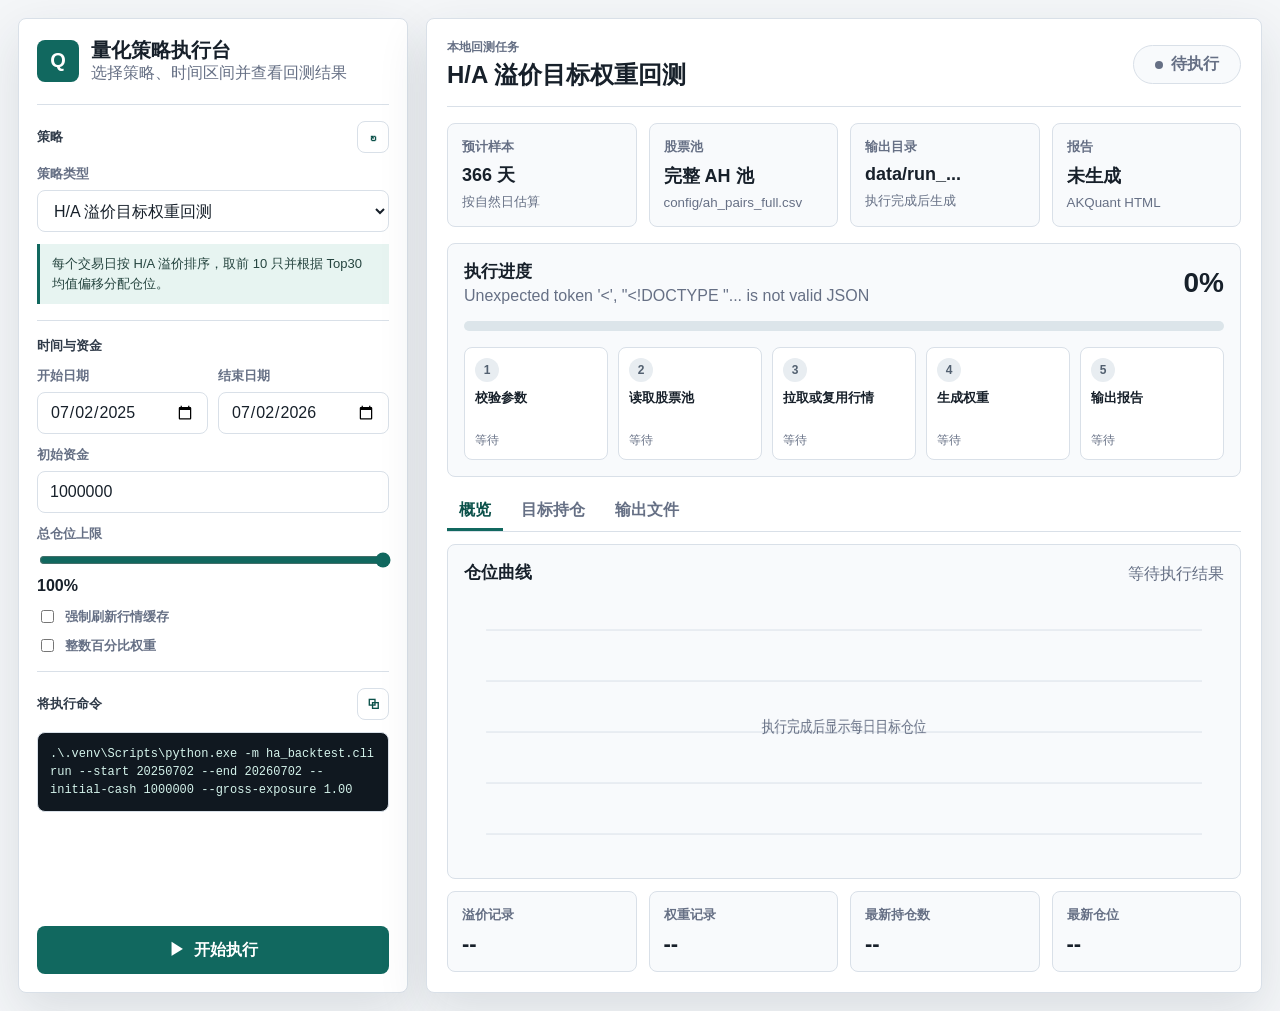
==== ui/index.html @ e072e95b "Initial quant backtest web app" ====
<!doctype html>
<html lang="zh-CN">
  <head>
    <meta charset="utf-8" />
    <meta name="viewport" content="width=device-width, initial-scale=1" />
    <title>量化策略执行台</title>
    <link rel="stylesheet" href="./styles.css" />
  </head>
  <body>
    <main class="app-shell">
      <aside class="workspace-panel" aria-label="策略执行配置">
        <div class="brand-block">
          <div class="brand-mark">Q</div>
          <div>
            <h1>量化策略执行台</h1>
            <p>选择策略、时间区间并查看回测结果</p>
          </div>
        </div>

        <section class="panel-section">
          <div class="section-heading">
            <span>策略</span>
            <button class="icon-button" type="button" aria-label="刷新策略列表" title="刷新策略列表">↻</button>
          </div>
          <label class="field">
            <span>策略类型</span>
            <select id="strategySelect">
              <option value="ha-premium">H/A 溢价目标权重回测</option>
            </select>
          </label>
          <div class="strategy-meta" id="strategyMeta">
            每个交易日按 H/A 溢价排序，取前 10 只并根据 Top30 均值偏移分配仓位。
          </div>
        </section>

        <section class="panel-section">
          <div class="section-heading">
            <span>时间与资金</span>
          </div>
          <div class="date-grid">
            <label class="field">
              <span>开始日期</span>
              <input id="startDate" type="date" value="2025-07-02" />
            </label>
            <label class="field">
              <span>结束日期</span>
              <input id="endDate" type="date" value="2026-07-02" />
            </label>
          </div>
          <label class="field">
            <span>初始资金</span>
            <input id="initialCash" type="number" value="1000000" min="10000" step="10000" />
          </label>
          <label class="field">
            <span>总仓位上限</span>
            <input id="grossExposure" type="range" min="20" max="100" value="100" step="5" />
            <strong id="grossExposureValue">100%</strong>
          </label>
          <div class="switch-row">
            <label>
              <input id="refreshData" type="checkbox" />
              <span>强制刷新行情缓存</span>
            </label>
            <label>
              <input id="integerPercent" type="checkbox" />
              <span>整数百分比权重</span>
            </label>
          </div>
        </section>

        <section class="panel-section command-preview">
          <div class="section-heading">
            <span>将执行命令</span>
            <button class="icon-button" id="copyCommand" type="button" aria-label="复制命令" title="复制命令">⧉</button>
          </div>
          <code id="commandText"></code>
        </section>

        <button class="run-button" id="runButton" type="button">
          <span class="run-icon">▶</span>
          <span>开始执行</span>
        </button>
      </aside>

      <section class="main-panel" aria-label="执行状态与结果">
        <header class="topbar">
          <div>
            <p class="eyebrow">本地回测任务</p>
            <h2 id="pageTitle">H/A 溢价目标权重回测</h2>
          </div>
          <div class="status-pill idle" id="statusPill">
            <span></span>
            <strong>待执行</strong>
          </div>
        </header>

        <section class="summary-grid">
          <div class="metric">
            <span>预计样本</span>
            <strong id="sampleDays">365 天</strong>
            <small>按自然日估算</small>
          </div>
          <div class="metric">
            <span>股票池</span>
            <strong>完整 AH 池</strong>
            <small>config/ah_pairs_full.csv</small>
          </div>
          <div class="metric">
            <span>输出目录</span>
            <strong id="outputDir">data/run_...</strong>
            <small>执行完成后生成</small>
          </div>
          <div class="metric">
            <span>报告</span>
            <strong id="reportState">未生成</strong>
            <small>AKQuant HTML</small>
          </div>
        </section>

        <section class="execution-board">
          <div class="board-header">
            <div>
              <h3>执行进度</h3>
              <p id="progressCaption">选择参数后点击开始执行。</p>
            </div>
            <strong id="progressPercent">0%</strong>
          </div>
          <div class="progress-track" aria-hidden="true">
            <div id="progressBar"></div>
          </div>
          <ol class="steps" id="stepsList">
            <li class="pending"><span>1</span><strong>校验参数</strong><em>等待</em></li>
            <li class="pending"><span>2</span><strong>读取股票池</strong><em>等待</em></li>
            <li class="pending"><span>3</span><strong>拉取或复用行情</strong><em>等待</em></li>
            <li class="pending"><span>4</span><strong>生成权重</strong><em>等待</em></li>
            <li class="pending"><span>5</span><strong>输出报告</strong><em>等待</em></li>
          </ol>
        </section>

        <section class="results-area">
          <div class="tabs" role="tablist" aria-label="结果视图">
            <button class="active" data-tab="overview" type="button">概览</button>
            <button data-tab="weights" type="button">目标持仓</button>
            <button data-tab="files" type="button">输出文件</button>
          </div>

          <div class="tab-panel active" id="overview">
            <div class="chart-panel">
              <div class="panel-title">
                <h3>仓位曲线</h3>
                <span id="chartCaption">等待执行结果</span>
              </div>
              <canvas id="equityChart" width="960" height="260" aria-label="结果曲线"></canvas>
            </div>
            <div class="result-metrics">
              <div><span>溢价记录</span><strong id="premiumRows">--</strong></div>
              <div><span>权重记录</span><strong id="weightRows">--</strong></div>
              <div><span>最新持仓数</span><strong id="positionCount">--</strong></div>
              <div><span>最新仓位</span><strong id="latestExposure">--</strong></div>
            </div>
          </div>

          <div class="tab-panel" id="weights">
            <table>
              <thead>
                <tr>
                  <th>标的</th>
                  <th>名称</th>
                  <th>H/A 溢价</th>
                  <th>目标权重</th>
                  <th>状态</th>
                </tr>
              </thead>
              <tbody id="weightsTable"></tbody>
            </table>
          </div>

          <div class="tab-panel" id="files">
            <div class="file-list" id="fileList">
              <button type="button" disabled>akquant_ha_report.html</button>
              <button type="button" disabled>strategy_description.md</button>
              <button type="button" disabled>ha_premium_history.csv</button>
              <button type="button" disabled>target_weights.csv</button>
              <button type="button" disabled>last_premium_snapshot.csv</button>
            </div>
          </div>
        </section>
      </section>
    </main>

    <script src="./app.js"></script>
  </body>
</html>
---- ui/styles.css ----
:root {
  color-scheme: light;
  --bg: #f4f6f8;
  --panel: #ffffff;
  --panel-soft: #f8fafc;
  --ink: #17202a;
  --muted: #667085;
  --line: #d9e0e8;
  --accent: #11685f;
  --accent-strong: #0b514a;
  --accent-soft: #e7f4f1;
  --warning: #a86600;
  --success: #187348;
  --danger: #b42318;
  --shadow: 0 18px 50px rgba(35, 48, 67, 0.12);
}

* {
  box-sizing: border-box;
}

body {
  margin: 0;
  min-width: 320px;
  min-height: 100vh;
  background: var(--bg);
  color: var(--ink);
  font-family: Inter, "Microsoft YaHei", "PingFang SC", Arial, sans-serif;
}

button,
input,
select {
  font: inherit;
}

.app-shell {
  display: grid;
  grid-template-columns: minmax(320px, 390px) minmax(0, 1fr);
  gap: 18px;
  min-height: 100vh;
  padding: 18px;
}

.workspace-panel,
.main-panel {
  background: var(--panel);
  border: 1px solid var(--line);
  border-radius: 8px;
  box-shadow: var(--shadow);
}

.workspace-panel {
  display: flex;
  flex-direction: column;
  gap: 16px;
  padding: 18px;
}

.brand-block {
  display: flex;
  align-items: center;
  gap: 12px;
  padding-bottom: 4px;
}

.brand-mark {
  display: grid;
  width: 42px;
  height: 42px;
  place-items: center;
  border-radius: 8px;
  background: var(--accent);
  color: white;
  font-size: 20px;
  font-weight: 800;
}

h1,
h2,
h3,
p {
  margin: 0;
}

h1 {
  font-size: 20px;
  line-height: 1.3;
}

.brand-block p,
.topbar p,
.execution-board p,
.panel-title span,
.metric small {
  color: var(--muted);
}

.panel-section {
  border-top: 1px solid var(--line);
  padding-top: 16px;
}

.section-heading,
.board-header,
.panel-title,
.topbar {
  display: flex;
  align-items: center;
  justify-content: space-between;
  gap: 12px;
}

.section-heading {
  margin-bottom: 12px;
  color: #303b49;
  font-size: 13px;
  font-weight: 700;
}

.icon-button {
  display: grid;
  width: 32px;
  height: 32px;
  place-items: center;
  border: 1px solid var(--line);
  border-radius: 8px;
  background: white;
  color: var(--accent-strong);
  cursor: pointer;
}

.field {
  display: grid;
  gap: 7px;
  margin-bottom: 12px;
}

.field span,
.switch-row span {
  color: var(--muted);
  font-size: 13px;
  font-weight: 600;
}

select,
input[type="date"],
input[type="number"] {
  width: 100%;
  height: 42px;
  border: 1px solid var(--line);
  border-radius: 8px;
  background: white;
  color: var(--ink);
  padding: 0 12px;
}

input[type="range"] {
  width: 100%;
  accent-color: var(--accent);
}

.date-grid {
  display: grid;
  grid-template-columns: 1fr 1fr;
  gap: 10px;
}

.strategy-meta {
  border-left: 3px solid var(--accent);
  background: var(--accent-soft);
  color: #25443f;
  line-height: 1.55;
  padding: 10px 12px;
  font-size: 13px;
}

.switch-row {
  display: grid;
  gap: 10px;
}

.switch-row label {
  display: flex;
  align-items: center;
  gap: 8px;
}

.command-preview code {
  display: block;
  min-height: 74px;
  overflow-wrap: anywhere;
  border: 1px solid var(--line);
  border-radius: 8px;
  background: #101820;
  color: #d5f4ec;
  padding: 12px;
  font-family: Consolas, "SFMono-Regular", monospace;
  font-size: 12px;
  line-height: 1.5;
}

.run-button {
  display: flex;
  align-items: center;
  justify-content: center;
  gap: 9px;
  min-height: 48px;
  margin-top: auto;
  border: 0;
  border-radius: 8px;
  background: var(--accent);
  color: white;
  cursor: pointer;
  font-weight: 800;
}

.run-button:disabled {
  cursor: wait;
  opacity: 0.68;
}

.main-panel {
  display: grid;
  grid-template-rows: auto auto auto 1fr;
  gap: 16px;
  min-width: 0;
  padding: 20px;
}

.topbar {
  border-bottom: 1px solid var(--line);
  padding-bottom: 16px;
}

.eyebrow {
  margin-bottom: 4px;
  font-size: 12px;
  font-weight: 800;
  letter-spacing: 0;
  text-transform: uppercase;
}

h2 {
  font-size: 24px;
  line-height: 1.25;
}

.status-pill {
  display: flex;
  align-items: center;
  gap: 8px;
  min-width: 108px;
  justify-content: center;
  border: 1px solid var(--line);
  border-radius: 999px;
  padding: 8px 12px;
  background: var(--panel-soft);
  color: var(--muted);
}

.status-pill span {
  width: 8px;
  height: 8px;
  border-radius: 50%;
  background: currentColor;
}

.status-pill.running {
  color: var(--warning);
}

.status-pill.done {
  color: var(--success);
}

.summary-grid {
  display: grid;
  grid-template-columns: repeat(4, minmax(150px, 1fr));
  gap: 12px;
}

.metric,
.execution-board,
.chart-panel,
.result-metrics div {
  border: 1px solid var(--line);
  border-radius: 8px;
  background: var(--panel-soft);
}

.metric {
  display: grid;
  gap: 6px;
  min-height: 104px;
  padding: 14px;
}

.metric span,
.result-metrics span {
  color: var(--muted);
  font-size: 13px;
  font-weight: 700;
}

.metric strong {
  overflow-wrap: anywhere;
  font-size: 18px;
}

.execution-board {
  padding: 16px;
}

.board-header h3,
.panel-title h3 {
  margin-bottom: 4px;
  font-size: 17px;
}

#progressPercent {
  font-size: 28px;
}

.progress-track {
  height: 10px;
  overflow: hidden;
  border-radius: 999px;
  background: #dce5ea;
  margin: 16px 0;
}

.progress-track div {
  width: 0%;
  height: 100%;
  border-radius: inherit;
  background: var(--accent);
  transition: width 260ms ease;
}

.steps {
  display: grid;
  grid-template-columns: repeat(5, minmax(100px, 1fr));
  gap: 10px;
  margin: 0;
  padding: 0;
  list-style: none;
}

.steps li {
  display: grid;
  gap: 7px;
  border: 1px solid var(--line);
  border-radius: 8px;
  background: white;
  padding: 10px;
}

.steps span {
  display: grid;
  width: 24px;
  height: 24px;
  place-items: center;
  border-radius: 999px;
  background: #e8edf1;
  color: #526070;
  font-size: 12px;
  font-weight: 800;
}

.steps strong {
  min-height: 36px;
  font-size: 13px;
  line-height: 1.35;
}

.steps em {
  color: var(--muted);
  font-size: 12px;
  font-style: normal;
}

.steps li.active {
  border-color: #d59a39;
  background: #fff9ed;
}

.steps li.done {
  border-color: #b5dbc9;
  background: #effaf5;
}

.steps li.active span,
.steps li.done span {
  background: var(--accent);
  color: white;
}

.results-area {
  display: grid;
  gap: 12px;
  min-width: 0;
}

.tabs {
  display: flex;
  gap: 6px;
  border-bottom: 1px solid var(--line);
}

.tabs button {
  min-height: 38px;
  border: 0;
  border-bottom: 3px solid transparent;
  background: transparent;
  color: var(--muted);
  cursor: pointer;
  padding: 0 12px;
  font-weight: 800;
}

.tabs button.active {
  border-color: var(--accent);
  color: var(--accent-strong);
}

.tab-panel {
  display: none;
  min-width: 0;
}

.tab-panel.active {
  display: grid;
  gap: 12px;
}

.chart-panel {
  min-height: 318px;
  padding: 16px;
}

canvas {
  display: block;
  width: 100%;
  height: 260px;
  margin-top: 14px;
}

.result-metrics {
  display: grid;
  grid-template-columns: repeat(4, minmax(120px, 1fr));
  gap: 12px;
}

.result-metrics div {
  display: grid;
  gap: 7px;
  padding: 14px;
}

.result-metrics strong {
  font-size: 22px;
}

table {
  width: 100%;
  border-collapse: collapse;
  overflow: hidden;
  border: 1px solid var(--line);
  border-radius: 8px;
  background: white;
}

th,
td {
  border-bottom: 1px solid var(--line);
  padding: 12px;
  text-align: left;
  white-space: nowrap;
}

th {
  background: var(--panel-soft);
  color: var(--muted);
  font-size: 13px;
}

tbody tr:last-child td {
  border-bottom: 0;
}

.badge {
  display: inline-flex;
  min-height: 24px;
  align-items: center;
  border-radius: 999px;
  background: var(--accent-soft);
  color: var(--accent-strong);
  padding: 2px 9px;
  font-size: 12px;
  font-weight: 800;
}

.file-list {
  display: grid;
  grid-template-columns: repeat(5, minmax(150px, 1fr));
  gap: 10px;
}

.file-list button {
  min-height: 72px;
  border: 1px solid var(--line);
  border-radius: 8px;
  background: white;
  color: var(--muted);
  text-align: left;
  padding: 12px;
}

.file-list button.ready {
  color: var(--accent-strong);
  cursor: pointer;
}

@media (max-width: 1080px) {
  .app-shell {
    grid-template-columns: 1fr;
  }

  .workspace-panel {
    min-height: auto;
  }

  .summary-grid,
  .result-metrics,
  .file-list {
    grid-template-columns: repeat(2, minmax(140px, 1fr));
  }
}

@media (max-width: 760px) {
  .app-shell {
    padding: 10px;
  }

  .topbar,
  .board-header {
    align-items: flex-start;
    flex-direction: column;
  }

  .summary-grid,
  .result-metrics,
  .steps,
  .date-grid,
  .file-list {
    grid-template-columns: 1fr;
  }

  th,
  td {
    padding: 10px;
  }

  table {
    display: block;
    overflow-x: auto;
  }
}
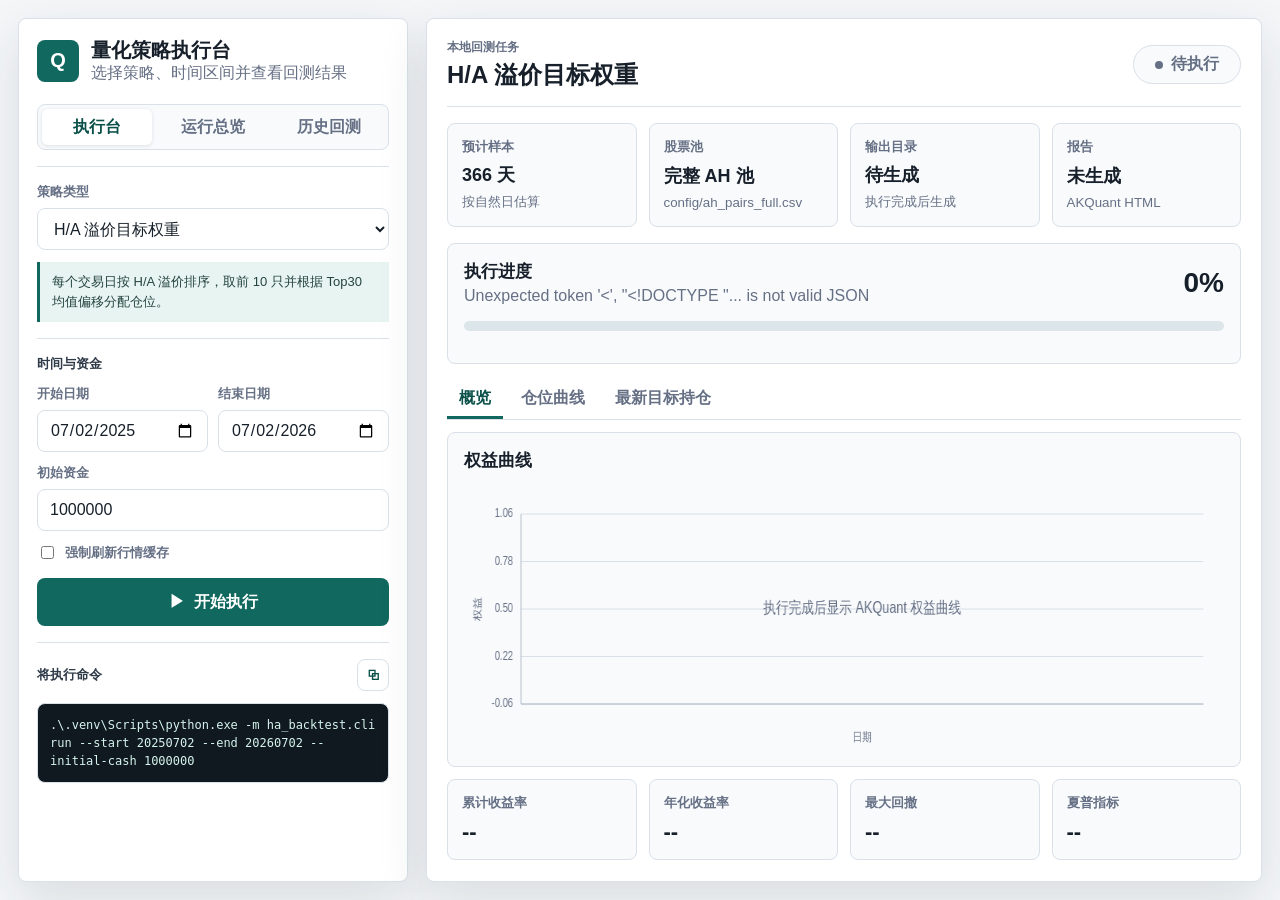
==== commit 78daecfb: "Add run status overview page" ====
--- a/ui/index.html
+++ b/ui/index.html
@@ -17,15 +17,16 @@
           </div>
         </div>
 
+        <nav class="view-switch" aria-label="页面切换">
+          <button class="active" type="button" data-view-target="run">执行台</button>
+          <button type="button" data-view-target="status">运行总览</button>
+          <button type="button" data-view-target="history">历史回测</button>
+        </nav>
         <section class="panel-section">
-          <div class="section-heading">
-            <span>策略</span>
-            <button class="icon-button" type="button" aria-label="刷新策略列表" title="刷新策略列表">↻</button>
-          </div>
           <label class="field">
             <span>策略类型</span>
             <select id="strategySelect">
-              <option value="ha-premium">H/A 溢价目标权重回测</option>
+              <option value="ha-premium">H/A 溢价目标权重</option>
             </select>
           </label>
           <div class="strategy-meta" id="strategyMeta">
@@ -51,22 +52,18 @@
             <span>初始资金</span>
             <input id="initialCash" type="number" value="1000000" min="10000" step="10000" />
           </label>
-          <label class="field">
-            <span>总仓位上限</span>
-            <input id="grossExposure" type="range" min="20" max="100" value="100" step="5" />
-            <strong id="grossExposureValue">100%</strong>
-          </label>
           <div class="switch-row">
             <label>
               <input id="refreshData" type="checkbox" />
               <span>强制刷新行情缓存</span>
             </label>
-            <label>
-              <input id="integerPercent" type="checkbox" />
-              <span>整数百分比权重</span>
-            </label>
-          </div>
-        </section>
+          </div>
+        </section>
+
+        <button class="run-button" id="runButton" type="button">
+          <span class="run-icon">▶</span>
+          <span>开始执行</span>
+        </button>
 
         <section class="panel-section command-preview">
           <div class="section-heading">
@@ -75,18 +72,64 @@
           </div>
           <code id="commandText"></code>
         </section>
-
-        <button class="run-button" id="runButton" type="button">
-          <span class="run-icon">▶</span>
-          <span>开始执行</span>
-        </button>
       </aside>
 
-      <section class="main-panel" aria-label="执行状态与结果">
+      <section class="main-panel status-panel view-panel hidden" data-view="status" aria-label="运行总览">
+        <header class="topbar status-topbar">
+          <div>
+            <p class="eyebrow">状态中心</p>
+            <h2>运行总览</h2>
+          </div>
+          <div class="history-count status-refresh-stamp">
+            <span>刷新时间</span>
+            <strong id="statusGeneratedAt">--</strong>
+          </div>
+        </header>
+
+        <section class="summary-grid status-summary-grid" aria-label="运行汇总">
+          <div class="metric">
+            <span>当前任务</span>
+            <strong id="statusActiveJobs">0</strong>
+            <small>排队或执行中</small>
+          </div>
+          <div class="metric">
+            <span>最近运行</span>
+            <strong id="statusLatestRun">--</strong>
+            <small id="statusLatestRunState">暂无记录</small>
+          </div>
+          <div class="metric">
+            <span>可用报告</span>
+            <strong id="statusReportReady">0</strong>
+            <small>AKQuant HTML</small>
+          </div>
+        </section>
+
+        <section class="status-layout">
+          <div class="status-table-wrap">
+            <div class="panel-title status-section-title">
+              <h3>最近任务</h3>
+              <span>状态、报告、输出目录和日志摘要集中查看</span>
+            </div>
+            <table class="status-table">
+              <thead>
+                <tr>
+                  <th>状态</th>
+                  <th>执行时间</th>
+                  <th>策略</th>
+                  <th>报告与目录</th>
+                  <th>日志摘要</th>
+                </tr>
+              </thead>
+              <tbody id="statusTaskBody"></tbody>
+            </table>
+          </div>
+        </section>
+      </section>
+      <section class="main-panel view-panel" data-view="run" aria-label="执行状态与结果">
         <header class="topbar">
           <div>
             <p class="eyebrow">本地回测任务</p>
-            <h2 id="pageTitle">H/A 溢价目标权重回测</h2>
+            <h2 id="pageTitle">H/A 溢价目标权重</h2>
           </div>
           <div class="status-pill idle" id="statusPill">
             <span></span>
@@ -105,16 +148,16 @@
             <strong>完整 AH 池</strong>
             <small>config/ah_pairs_full.csv</small>
           </div>
-          <div class="metric">
+          <button class="metric output-card" id="outputCard" type="button" disabled aria-label="输出目录未生成">
             <span>输出目录</span>
-            <strong id="outputDir">data/run_...</strong>
-            <small>执行完成后生成</small>
-          </div>
-          <div class="metric">
+            <strong id="outputDir">待生成</strong>
+            <small id="outputHint">执行完成后生成</small>
+          </button>
+          <button class="metric report-card" id="reportCard" type="button" disabled aria-label="AKQuant 报告未生成">
             <span>报告</span>
             <strong id="reportState">未生成</strong>
-            <small>AKQuant HTML</small>
-          </div>
+            <small id="reportHint">AKQuant HTML</small>
+          </button>
         </section>
 
         <section class="execution-board">
@@ -128,35 +171,38 @@
           <div class="progress-track" aria-hidden="true">
             <div id="progressBar"></div>
           </div>
-          <ol class="steps" id="stepsList">
-            <li class="pending"><span>1</span><strong>校验参数</strong><em>等待</em></li>
-            <li class="pending"><span>2</span><strong>读取股票池</strong><em>等待</em></li>
-            <li class="pending"><span>3</span><strong>拉取或复用行情</strong><em>等待</em></li>
-            <li class="pending"><span>4</span><strong>生成权重</strong><em>等待</em></li>
-            <li class="pending"><span>5</span><strong>输出报告</strong><em>等待</em></li>
-          </ol>
         </section>
 
         <section class="results-area">
           <div class="tabs" role="tablist" aria-label="结果视图">
             <button class="active" data-tab="overview" type="button">概览</button>
-            <button data-tab="weights" type="button">目标持仓</button>
-            <button data-tab="files" type="button">输出文件</button>
+            <button data-tab="exposure" type="button">仓位曲线</button>
+            <button data-tab="weights" type="button">最新目标持仓</button>
           </div>
 
           <div class="tab-panel active" id="overview">
             <div class="chart-panel">
               <div class="panel-title">
+                <h3 id="reportChartTitle">权益曲线</h3>
+                <span id="reportChartCaption"></span>
+              </div>
+              <canvas id="reportEquityChart" width="960" height="260" aria-label="AKQuant 权益曲线"></canvas>
+            </div>
+            <div class="result-metrics report-metrics">
+              <div><span>累计收益率</span><strong id="totalReturn">--</strong></div>
+              <div><span>年化收益率</span><strong id="annualizedReturn">--</strong></div>
+              <div><span>最大回撤</span><strong id="maxDrawdown">--</strong></div>
+              <div><span>夏普指标</span><strong id="sharpeRatio">--</strong></div>
+            </div>
+          </div>
+
+          <div class="tab-panel" id="exposure">
+            <div class="chart-panel">
+              <div class="panel-title">
                 <h3>仓位曲线</h3>
-                <span id="chartCaption">等待执行结果</span>
-              </div>
-              <canvas id="equityChart" width="960" height="260" aria-label="结果曲线"></canvas>
-            </div>
-            <div class="result-metrics">
-              <div><span>溢价记录</span><strong id="premiumRows">--</strong></div>
-              <div><span>权重记录</span><strong id="weightRows">--</strong></div>
-              <div><span>最新持仓数</span><strong id="positionCount">--</strong></div>
-              <div><span>最新仓位</span><strong id="latestExposure">--</strong></div>
+                <span id="exposureChartCaption">等待执行结果</span>
+              </div>
+              <canvas id="exposureChart" width="960" height="260" aria-label="每日目标仓位曲线"></canvas>
             </div>
           </div>
 
@@ -174,16 +220,103 @@
               <tbody id="weightsTable"></tbody>
             </table>
           </div>
-
-          <div class="tab-panel" id="files">
-            <div class="file-list" id="fileList">
-              <button type="button" disabled>akquant_ha_report.html</button>
-              <button type="button" disabled>strategy_description.md</button>
-              <button type="button" disabled>ha_premium_history.csv</button>
-              <button type="button" disabled>target_weights.csv</button>
-              <button type="button" disabled>last_premium_snapshot.csv</button>
-            </div>
-          </div>
+        </section>
+      </section>
+
+      <section class="main-panel history-panel view-panel hidden" data-view="history" aria-label="历史回测记录">
+        <header class="topbar history-topbar">
+          <div>
+            <p class="eyebrow">历史回测记录</p>
+            <h2>按参数筛选 AKQuant 策略回测报告</h2>
+          </div>
+          <div class="history-count">
+            <span>匹配结果</span>
+            <strong id="historyCount">0</strong>
+          </div>
+        </header>
+
+        <section class="history-filters" aria-label="历史回测筛选">
+          <label class="field">
+            <span>策略类型</span>
+            <select id="historyStrategyFilter">
+              <option value="all">全部策略</option>
+            </select>
+          </label>
+
+          <label class="field">
+            <span>初始资金</span>
+            <select id="historyCashFilter">
+              <option value="all">全部资金</option>
+              <option value="lt100">100 万以下</option>
+              <option value="100to500">100 万至 500 万</option>
+              <option value="gte500">500 万及以上</option>
+            </select>
+          </label>
+
+          <label class="field">
+            <span>报告状态</span>
+            <select id="historyReportFilter">
+              <option value="all">全部</option>
+              <option value="ready">已有 AKQuant 报告</option>
+              <option value="missing">报告缺失</option>
+            </select>
+          </label>
+
+        </section>
+
+        <section class="history-layout">
+          <div class="history-table-wrap">
+            <table class="history-table">
+              <thead>
+                <tr>
+                  <th>报告</th>
+                  <th>执行时间</th>
+                  <th>策略类型</th>
+                  <th>回测时间段</th>
+                  <th>初始资金</th>
+                </tr>
+              </thead>
+              <tbody id="historyTableBody"></tbody>
+            </table>
+          </div>
+
+          <aside class="history-detail" aria-label="历史回测详情">
+            <div class="detail-heading">
+              <span id="historyDetailStatus" class="badge">示例数据</span>
+              <strong id="historyDetailTitle">选择一条执行记录</strong>
+            </div>
+            <dl class="detail-grid">
+              <div>
+                <dt>执行编号</dt>
+                <dd id="detailRunId">--</dd>
+              </div>
+              <div>
+                <dt>执行时间</dt>
+                <dd id="detailCreatedAt">--</dd>
+              </div>
+              <div>
+                <dt>回测区间</dt>
+                <dd id="detailPeriod">--</dd>
+              </div>
+              <div>
+                <dt>初始资金</dt>
+                <dd id="detailCash">--</dd>
+              </div>
+
+              <div>
+                <dt>参数</dt>
+                <dd id="detailFlags">--</dd>
+              </div>
+            </dl>
+            <div class="detail-output">
+              <span>输出目录</span>
+              <code id="detailOutputDir">--</code>
+            </div>
+            <div class="detail-actions">
+              <button id="openHistoryReport" class="run-button secondary" type="button" disabled>打开 AKQuant 报告</button>
+              <button id="reuseHistoryParams" class="run-button" type="button" disabled>复用这组参数</button>
+            </div>
+          </aside>
         </section>
       </section>
     </main>
--- a/ui/styles.css
+++ b/ui/styles.css
@@ -206,7 +206,6 @@
   justify-content: center;
   gap: 9px;
   min-height: 48px;
-  margin-top: auto;
   border: 0;
   border-radius: 8px;
   background: var(--accent);
@@ -296,6 +295,49 @@
   padding: 14px;
 }
 
+button.metric {
+  width: 100%;
+  color: inherit;
+  text-align: left;
+}
+
+.report-card,
+.output-card {
+  cursor: default;
+  transition: background 180ms ease, border-color 180ms ease, box-shadow 180ms ease, transform 180ms ease;
+}
+
+.report-card.ready,
+.output-card.ready {
+  border-color: #74b89f;
+  background: #eaf8f1;
+  box-shadow: 0 8px 24px rgba(17, 104, 95, 0.16);
+  cursor: pointer;
+}
+
+.report-card.ready span,
+.report-card.ready small,
+.output-card.ready span,
+.output-card.ready small {
+  color: var(--accent-strong);
+}
+
+.report-card.ready strong,
+.output-card.ready strong {
+  color: var(--success);
+}
+
+.report-card.ready:hover,
+.output-card.ready:hover {
+  border-color: var(--accent);
+  transform: translateY(-1px);
+}
+
+.report-card:disabled,
+.output-card:disabled {
+  opacity: 1;
+}
+
 .metric span,
 .result-metrics span {
   color: var(--muted);
@@ -338,68 +380,16 @@
   transition: width 260ms ease;
 }
 
-.steps {
-  display: grid;
-  grid-template-columns: repeat(5, minmax(100px, 1fr));
-  gap: 10px;
-  margin: 0;
-  padding: 0;
-  list-style: none;
-}
-
-.steps li {
-  display: grid;
-  gap: 7px;
-  border: 1px solid var(--line);
-  border-radius: 8px;
-  background: white;
-  padding: 10px;
-}
-
-.steps span {
-  display: grid;
-  width: 24px;
-  height: 24px;
-  place-items: center;
-  border-radius: 999px;
-  background: #e8edf1;
-  color: #526070;
-  font-size: 12px;
-  font-weight: 800;
-}
-
-.steps strong {
-  min-height: 36px;
-  font-size: 13px;
-  line-height: 1.35;
-}
-
-.steps em {
-  color: var(--muted);
-  font-size: 12px;
-  font-style: normal;
-}
-
-.steps li.active {
-  border-color: #d59a39;
-  background: #fff9ed;
-}
-
-.steps li.done {
-  border-color: #b5dbc9;
-  background: #effaf5;
-}
-
-.steps li.active span,
-.steps li.done span {
-  background: var(--accent);
-  color: white;
-}
 
 .results-area {
   display: grid;
   gap: 12px;
   min-width: 0;
+}
+
+.results-area .tab-panel {
+  min-height: 420px;
+  align-content: start;
 }
 
 .tabs {
@@ -501,26 +491,6 @@
   font-weight: 800;
 }
 
-.file-list {
-  display: grid;
-  grid-template-columns: repeat(5, minmax(150px, 1fr));
-  gap: 10px;
-}
-
-.file-list button {
-  min-height: 72px;
-  border: 1px solid var(--line);
-  border-radius: 8px;
-  background: white;
-  color: var(--muted);
-  text-align: left;
-  padding: 12px;
-}
-
-.file-list button.ready {
-  color: var(--accent-strong);
-  cursor: pointer;
-}
 
 @media (max-width: 1080px) {
   .app-shell {
@@ -531,9 +501,12 @@
     min-height: auto;
   }
 
+  .results-area .tab-panel {
+    min-height: 540px;
+  }
+
   .summary-grid,
-  .result-metrics,
-  .file-list {
+  .result-metrics {
     grid-template-columns: repeat(2, minmax(140px, 1fr));
   }
 }
@@ -541,6 +514,10 @@
 @media (max-width: 760px) {
   .app-shell {
     padding: 10px;
+  }
+
+  .results-area .tab-panel {
+    min-height: 711px;
   }
 
   .topbar,
@@ -551,9 +528,7 @@
 
   .summary-grid,
   .result-metrics,
-  .steps,
-  .date-grid,
-  .file-list {
+  .date-grid {
     grid-template-columns: 1fr;
   }
 
@@ -567,3 +542,337 @@
     overflow-x: auto;
   }
 }
+
+.view-switch {
+  display: grid;
+  grid-template-columns: repeat(3, 1fr);
+  gap: 6px;
+  border: 1px solid var(--line);
+  border-radius: 8px;
+  background: var(--panel-soft);
+  padding: 4px;
+}
+
+.view-switch button {
+  min-height: 36px;
+  border: 0;
+  border-radius: 6px;
+  background: transparent;
+  color: var(--muted);
+  cursor: pointer;
+  font-weight: 800;
+}
+
+.view-switch button.active {
+  background: var(--panel);
+  color: var(--accent-strong);
+  box-shadow: 0 1px 4px rgba(35, 48, 67, 0.12);
+}
+
+.view-panel.hidden {
+  display: none;
+}
+
+.history-panel {
+  grid-template-rows: auto auto minmax(0, 1fr);
+}
+
+.history-count {
+  display: grid;
+  min-width: 96px;
+  gap: 2px;
+  border: 1px solid var(--line);
+  border-radius: 8px;
+  background: var(--panel-soft);
+  padding: 10px 12px;
+  text-align: right;
+}
+
+.history-count span {
+  color: var(--muted);
+  font-size: 12px;
+  font-weight: 700;
+}
+
+.history-count strong {
+  color: var(--accent-strong);
+  font-size: 24px;
+}
+
+.history-filters {
+  display: grid;
+  grid-template-columns: repeat(3, minmax(0, 1fr));
+  gap: 10px;
+  align-items: end;
+  border: 1px solid var(--line);
+  border-radius: 8px;
+  background: var(--panel-soft);
+  padding: 12px;
+}
+
+.history-filters .field {
+  margin-bottom: 0;
+}
+
+.history-layout {
+  display: grid;
+  grid-template-columns: 1fr;
+  gap: 12px;
+  min-height: 0;
+}
+
+.history-table-wrap,
+.history-detail {
+  min-width: 0;
+  border: 1px solid var(--line);
+  border-radius: 8px;
+  background: var(--panel-soft);
+}
+
+.history-table-wrap {
+  overflow: auto;
+}
+
+.history-table {
+  min-width: 620px;
+  border: 0;
+  border-radius: 0;
+}
+
+.history-table tbody tr {
+  cursor: pointer;
+}
+
+.history-table tbody tr:hover,
+.history-table tbody tr.selected {
+  background: #eef7f4;
+}
+
+.history-table th:first-child,
+.history-table td:first-child {
+  position: sticky;
+  left: 0;
+  z-index: 1;
+  background: white;
+  box-shadow: 8px 0 12px rgba(35, 48, 67, 0.08);
+}
+
+.history-table th:first-child {
+  background: var(--panel-soft);
+  z-index: 2;
+}
+
+.history-table tr:hover td:first-child,
+.history-table tr.selected td:first-child {
+  background: #eef7f4;
+}
+
+.report-link {
+  display: inline-flex;
+  min-height: 30px;
+  align-items: center;
+  border: 1px solid var(--line);
+  border-radius: 8px;
+  background: white;
+  color: var(--accent-strong);
+  cursor: pointer;
+  padding: 4px 10px;
+  font-weight: 800;
+}
+
+.report-link:disabled {
+  color: var(--muted);
+  cursor: not-allowed;
+  opacity: 0.72;
+}
+
+.history-detail {
+  align-self: start;
+  display: grid;
+  gap: 14px;
+  padding: 14px;
+}
+
+.detail-heading {
+  display: grid;
+  gap: 8px;
+}
+
+.detail-heading strong {
+  font-size: 18px;
+  line-height: 1.35;
+}
+
+.detail-grid {
+  display: grid;
+  grid-template-columns: 1fr 1fr;
+  gap: 10px;
+  margin: 0;
+}
+
+.detail-grid div,
+.detail-output {
+  display: grid;
+  gap: 5px;
+  border: 1px solid var(--line);
+  border-radius: 8px;
+  background: white;
+  padding: 10px;
+}
+
+.detail-grid dt,
+.detail-output span {
+  color: var(--muted);
+  font-size: 12px;
+  font-weight: 800;
+}
+
+.detail-grid dd {
+  margin: 0;
+  overflow-wrap: anywhere;
+  font-size: 13px;
+  font-weight: 700;
+}
+
+.detail-output code {
+  overflow-wrap: anywhere;
+  color: #2f3a46;
+  font-size: 12px;
+  line-height: 1.5;
+}
+
+.detail-actions {
+  display: grid;
+  grid-template-columns: 1fr 1fr;
+  gap: 10px;
+}
+
+.run-button.secondary {
+  border: 1px solid var(--line);
+  background: white;
+  color: var(--accent-strong);
+}
+
+.empty-row td {
+  color: var(--muted);
+  text-align: center;
+}
+
+@media (max-width: 1280px) {
+  .history-filters {
+    grid-template-columns: repeat(2, minmax(0, 1fr));
+  }
+}
+
+@media (max-width: 760px) {
+  .view-switch,
+  .history-filters,
+  .detail-grid,
+  .detail-actions {
+    grid-template-columns: 1fr;
+  }
+
+  .history-count {
+    text-align: left;
+  }
+}
+
+.status-panel {
+  grid-template-rows: auto auto minmax(0, 1fr);
+}
+
+.status-refresh-stamp strong {
+  font-size: 16px;
+}
+
+.status-summary-grid {
+  grid-template-columns: repeat(3, minmax(150px, 1fr));
+}
+
+.status-layout {
+  display: grid;
+  grid-template-columns: 1fr;
+  gap: 12px;
+  min-height: 0;
+}
+
+.status-table-wrap {
+  min-width: 0;
+  border: 1px solid var(--line);
+  border-radius: 8px;
+  background: var(--panel-soft);
+}
+
+.status-table-wrap {
+  overflow: auto;
+}
+
+.status-section-title {
+  padding: 14px 14px 0;
+}
+
+.status-table {
+  min-width: 860px;
+  border: 0;
+  border-radius: 0;
+  margin-top: 12px;
+}
+
+.status-table td {
+  vertical-align: top;
+}
+
+.status-table td:nth-child(3),
+.status-table td:last-child {
+  white-space: normal;
+}
+
+.status-table td:nth-child(3) strong,
+.status-table td:nth-child(3) small {
+  display: block;
+}
+
+.status-table td:nth-child(3) small,
+.status-log,
+.status-note {
+  color: var(--muted);
+  font-size: 13px;
+  line-height: 1.45;
+}
+
+.status-actions {
+  display: flex;
+  flex-wrap: wrap;
+  gap: 6px;
+}
+
+.status-chip {
+  display: inline-flex;
+  min-height: 26px;
+  align-items: center;
+  border-radius: 999px;
+  border: 1px solid var(--line);
+  background: white;
+  color: var(--muted);
+  padding: 3px 9px;
+  font-size: 12px;
+  font-weight: 800;
+}
+
+.status-chip.running {
+  border-color: #e4bd74;
+  background: #fff7e8;
+  color: var(--warning);
+}
+
+.status-chip.done {
+  border-color: #75bd98;
+  background: #eaf8f1;
+  color: var(--success);
+}
+
+.status-chip.failed {
+  border-color: #f0a69f;
+  background: #fff0ef;
+  color: var(--danger);
+}
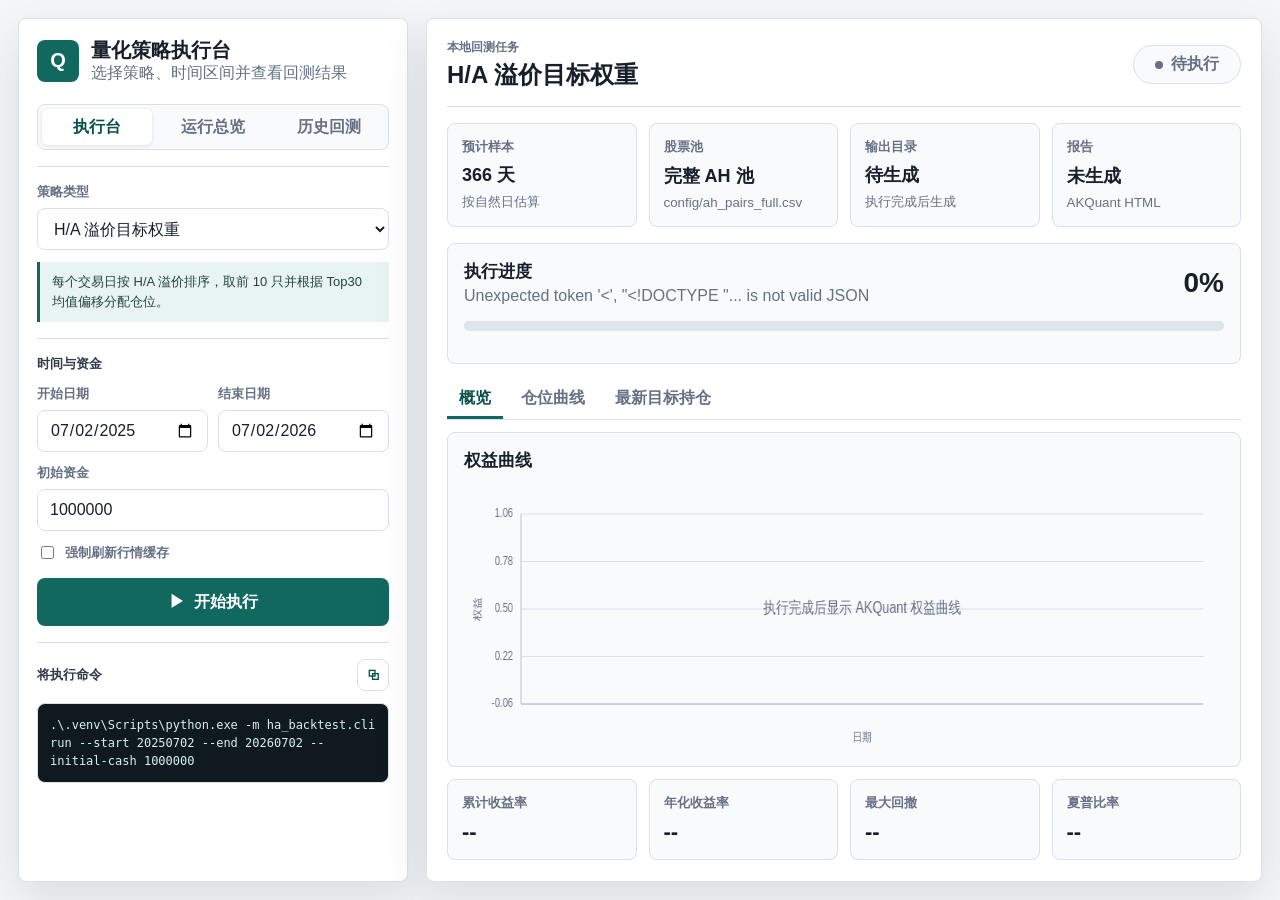
==== commit 5c5cd267: "Update history backtest metrics display" ====
--- a/ui/index.html
+++ b/ui/index.html
@@ -192,7 +192,7 @@
               <div><span>累计收益率</span><strong id="totalReturn">--</strong></div>
               <div><span>年化收益率</span><strong id="annualizedReturn">--</strong></div>
               <div><span>最大回撤</span><strong id="maxDrawdown">--</strong></div>
-              <div><span>夏普指标</span><strong id="sharpeRatio">--</strong></div>
+              <div><span>夏普比率</span><strong id="sharpeRatio">--</strong></div>
             </div>
           </div>
 
@@ -270,10 +270,11 @@
               <thead>
                 <tr>
                   <th>报告</th>
-                  <th>执行时间</th>
-                  <th>策略类型</th>
-                  <th>回测时间段</th>
-                  <th>初始资金</th>
+                  <th>策略类型 / 回测时间</th>
+                  <th>累计收益率</th>
+                  <th>年化收益率</th>
+                  <th>最大回撤</th>
+                  <th>夏普比率</th>
                 </tr>
               </thead>
               <tbody id="historyTableBody"></tbody>
--- a/ui/styles.css
+++ b/ui/styles.css
@@ -634,9 +634,31 @@
 }
 
 .history-table {
-  min-width: 620px;
+  min-width: 840px;
   border: 0;
   border-radius: 0;
+}
+
+.history-table td:nth-child(2) {
+  min-width: 220px;
+  white-space: normal;
+}
+
+.history-run-cell strong,
+.history-run-cell small {
+  display: block;
+}
+
+.history-run-cell small {
+  margin-top: 4px;
+  color: var(--muted);
+  font-size: 13px;
+  line-height: 1.45;
+}
+
+.history-metric {
+  color: #2f3a46;
+  font-weight: 800;
 }
 
 .history-table tbody tr {
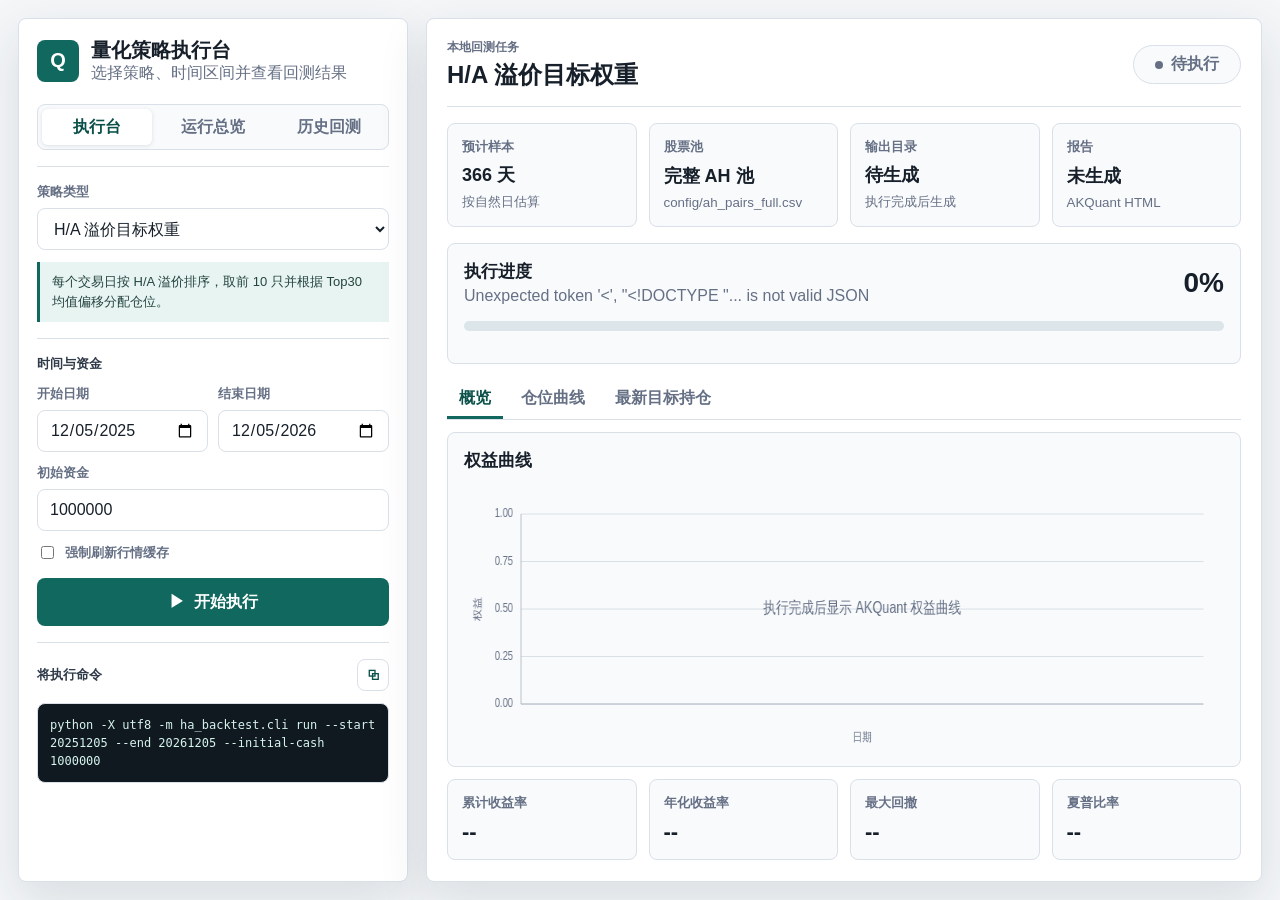
==== commit 2f7a21b8: "fix: default run dates to trailing year" ====
--- a/ui/index.html
+++ b/ui/index.html
@@ -41,11 +41,11 @@
           <div class="date-grid">
             <label class="field">
               <span>开始日期</span>
-              <input id="startDate" type="date" value="2025-07-02" />
+              <input id="startDate" type="date" />
             </label>
             <label class="field">
               <span>结束日期</span>
-              <input id="endDate" type="date" value="2026-07-02" />
+              <input id="endDate" type="date" />
             </label>
           </div>
           <label class="field">
@@ -244,24 +244,29 @@
           </label>
 
           <label class="field">
-            <span>初始资金</span>
-            <select id="historyCashFilter">
-              <option value="all">全部资金</option>
-              <option value="lt100">100 万以下</option>
-              <option value="100to500">100 万至 500 万</option>
-              <option value="gte500">500 万及以上</option>
-            </select>
-          </label>
-
-          <label class="field">
-            <span>报告状态</span>
-            <select id="historyReportFilter">
-              <option value="all">全部</option>
-              <option value="ready">已有 AKQuant 报告</option>
-              <option value="missing">报告缺失</option>
-            </select>
-          </label>
-
+            <span>回测时间不低于(月)</span>
+            <input id="historyDurationMonthsFilter" type="number" min="0" step="1" placeholder="不限" />
+          </label>
+
+          <label class="field">
+            <span>累计收益率不低于(%)</span>
+            <input id="historyTotalReturnFilter" type="number" step="0.01" placeholder="不限" />
+          </label>
+
+          <label class="field">
+            <span>年化收益率不低于(%)</span>
+            <input id="historyAnnualizedReturnFilter" type="number" step="0.01" placeholder="不限" />
+          </label>
+
+          <label class="field">
+            <span>最大回撤不超过(%)</span>
+            <input id="historyMaxDrawdownFilter" type="number" step="0.01" placeholder="不限" />
+          </label>
+
+          <label class="field">
+            <span>夏普比率不低于</span>
+            <input id="historySharpeFilter" type="number" step="0.01" placeholder="不限" />
+          </label>
         </section>
 
         <section class="history-layout">
